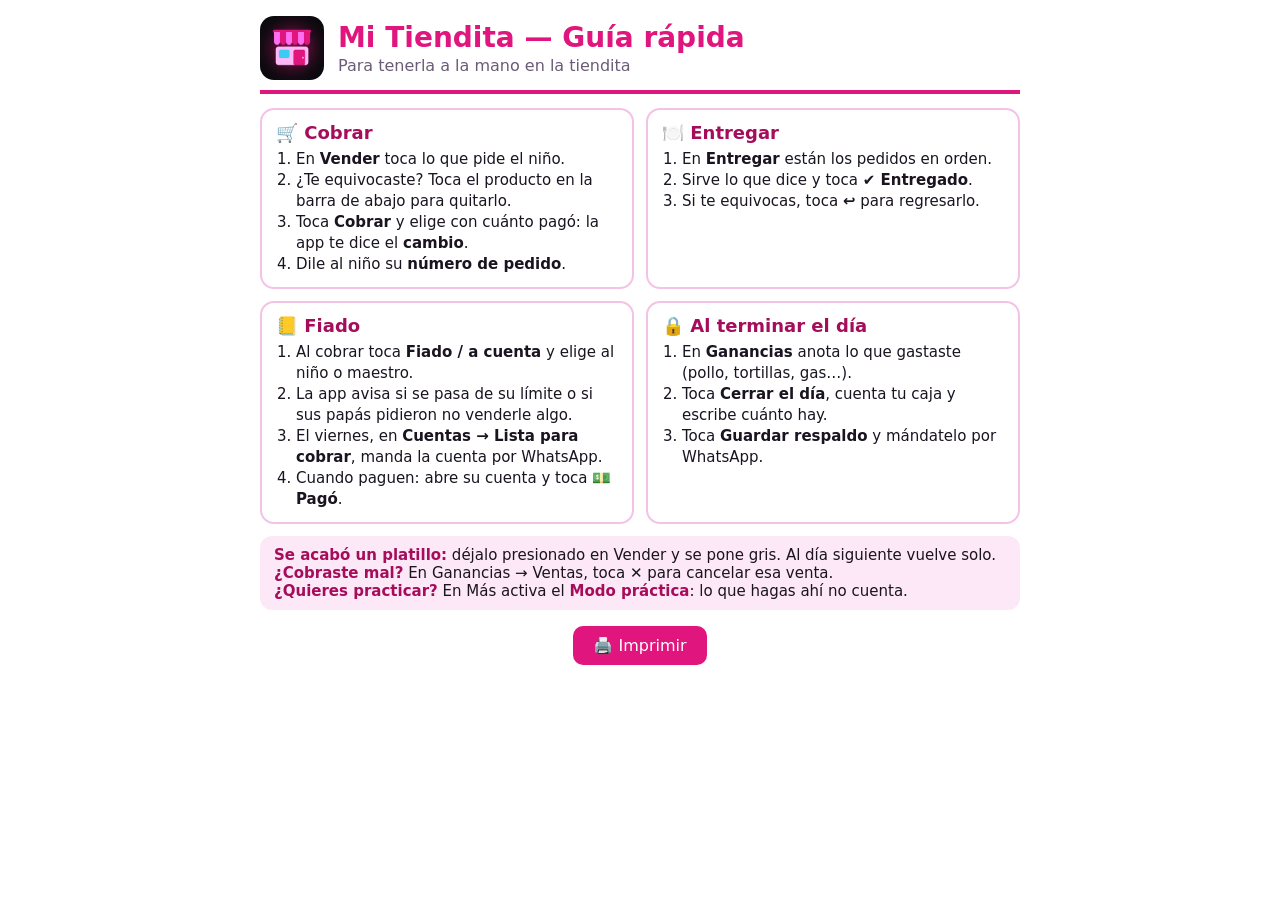
==== docs/guia-rapida.html @ 053f6239 "Publicar versión tiendita-v13 (2026-10-22)" ====
<!doctype html>
<html lang="es-MX">
<head>
<meta charset="utf-8">
<meta name="viewport" content="width=device-width, initial-scale=1">
<title>Guía rápida — Mi Tiendita</title>
<style>
  @page { size: letter; margin: 14mm; }
  * { box-sizing: border-box; }
  body { font-family: "Fredoka", system-ui, sans-serif; color: #1a1420; margin: 0; padding: 16px; background: #fff; }
  .hoja { max-width: 760px; margin: 0 auto; }
  header { display: flex; align-items: center; gap: 14px; border-bottom: 4px solid #e0157d; padding-bottom: 10px; margin-bottom: 14px; }
  header img { width: 64px; height: 64px; border-radius: 14px; }
  h1 { margin: 0; font-size: 28px; color: #e0157d; }
  header p { margin: 2px 0 0; color: #6b5a78; }
  .pasos { display: grid; grid-template-columns: 1fr 1fr; gap: 12px; }
  .paso { border: 2px solid #f3c2e6; border-radius: 14px; padding: 12px 14px; break-inside: avoid; }
  .paso h2 { margin: 0 0 6px; font-size: 18px; color: #a50d5b; }
  .paso ol, .paso ul { margin: 0; padding-left: 20px; line-height: 1.4; font-size: 15px; }
  .tip { margin-top: 12px; background: #fde8f7; border-radius: 12px; padding: 10px 14px; font-size: 15px; }
  .tip b { color: #a50d5b; }
  @media (max-width: 600px) { .pasos { grid-template-columns: 1fr; } }
  @media print { body { padding: 0; } .no-imprimir { display: none; } }
  .no-imprimir { text-align: center; margin: 16px 0; }
  .no-imprimir button { font: inherit; font-size: 16px; padding: 10px 20px; border: 0; border-radius: 10px; background: #e0157d; color: #fff; cursor: pointer; }
</style>
</head>
<body>
<div class="hoja">
  <header>
    <img src="../icons/icon-192.png" alt="">
    <div>
      <h1>Mi Tiendita — Guía rápida</h1>
      <p>Para tenerla a la mano en la tiendita</p>
    </div>
  </header>

  <div class="pasos">
    <section class="paso">
      <h2>🛒 Cobrar</h2>
      <ol>
        <li>En <b>Vender</b> toca lo que pide el niño.</li>
        <li>¿Te equivocaste? Toca el producto en la barra de abajo para quitarlo.</li>
        <li>Toca <b>Cobrar</b> y elige con cuánto pagó: la app te dice el <b>cambio</b>.</li>
        <li>Dile al niño su <b>número de pedido</b>.</li>
      </ol>
    </section>
    <section class="paso">
      <h2>🍽️ Entregar</h2>
      <ol>
        <li>En <b>Entregar</b> están los pedidos en orden.</li>
        <li>Sirve lo que dice y toca <b>✔ Entregado</b>.</li>
        <li>Si te equivocas, toca <b>↩️</b> para regresarlo.</li>
      </ol>
    </section>
    <section class="paso">
      <h2>📒 Fiado</h2>
      <ol>
        <li>Al cobrar toca <b>Fiado / a cuenta</b> y elige al niño o maestro.</li>
        <li>La app avisa si se pasa de su límite o si sus papás pidieron no venderle algo.</li>
        <li>El viernes, en <b>Cuentas → Lista para cobrar</b>, manda la cuenta por WhatsApp.</li>
        <li>Cuando paguen: abre su cuenta y toca <b>💵 Pagó</b>.</li>
      </ol>
    </section>
    <section class="paso">
      <h2>🔒 Al terminar el día</h2>
      <ol>
        <li>En <b>Ganancias</b> anota lo que gastaste (pollo, tortillas, gas…).</li>
        <li>Toca <b>Cerrar el día</b>, cuenta tu caja y escribe cuánto hay.</li>
        <li>Toca <b>Guardar respaldo</b> y mándatelo por WhatsApp.</li>
      </ol>
    </section>
  </div>

  <div class="tip">
    <b>Se acabó un platillo:</b> déjalo presionado en Vender y se pone gris. Al día siguiente vuelve solo.<br>
    <b>¿Cobraste mal?</b> En Ganancias → Ventas, toca ✕ para cancelar esa venta.<br>
    <b>¿Quieres practicar?</b> En Más activa el <b>Modo práctica</b>: lo que hagas ahí no cuenta.
  </div>

  <div class="no-imprimir"><button onclick="print()">🖨️ Imprimir</button></div>
</div>
</body>
</html>
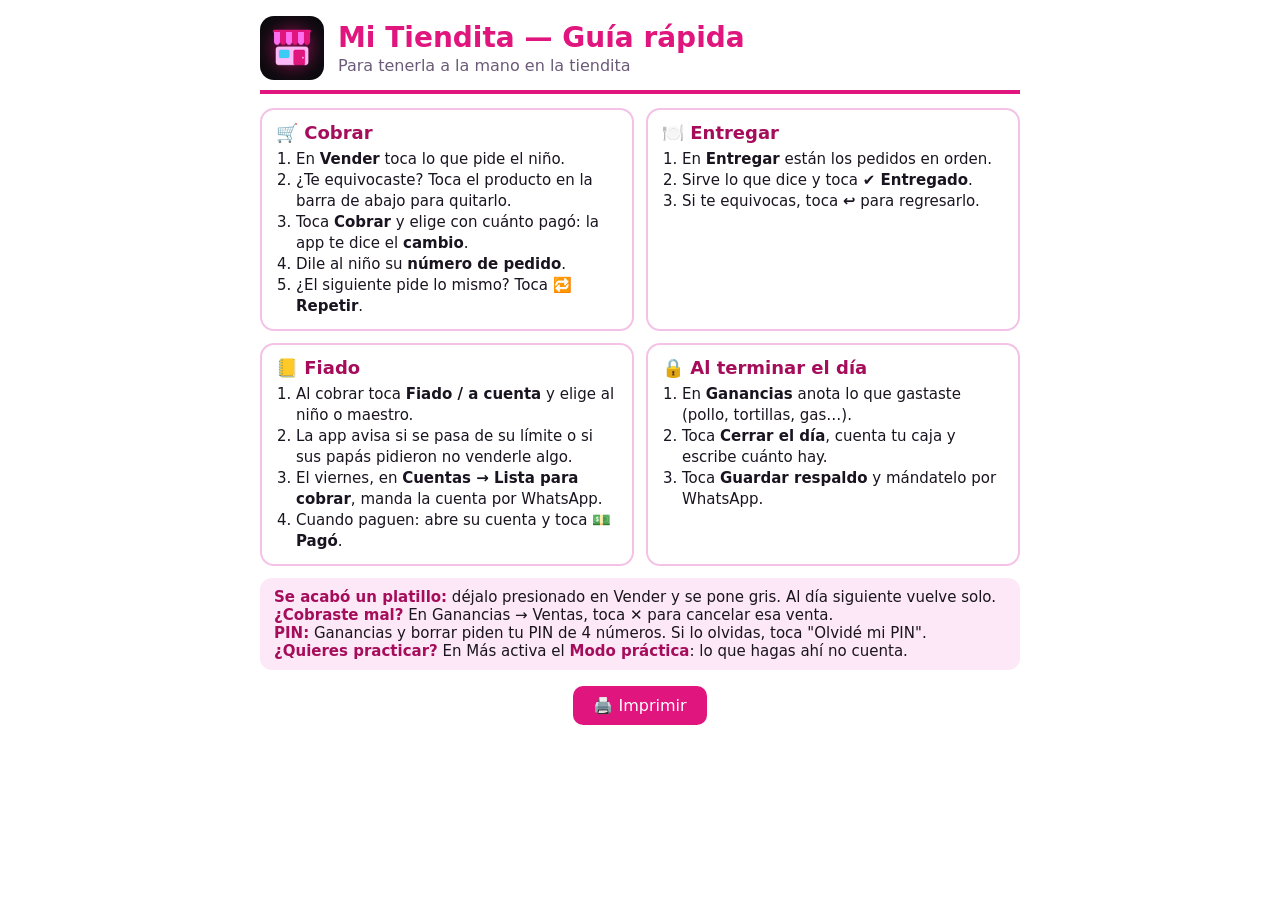
==== commit 30519b56: "Publicar versión tiendita-v17 (2026-10-22)" ====
--- a/docs/guia-rapida.html
+++ b/docs/guia-rapida.html
@@ -43,6 +43,7 @@
         <li>¿Te equivocaste? Toca el producto en la barra de abajo para quitarlo.</li>
         <li>Toca <b>Cobrar</b> y elige con cuánto pagó: la app te dice el <b>cambio</b>.</li>
         <li>Dile al niño su <b>número de pedido</b>.</li>
+        <li>¿El siguiente pide lo mismo? Toca <b>🔁 Repetir</b>.</li>
       </ol>
     </section>
     <section class="paso">
@@ -75,6 +76,7 @@
   <div class="tip">
     <b>Se acabó un platillo:</b> déjalo presionado en Vender y se pone gris. Al día siguiente vuelve solo.<br>
     <b>¿Cobraste mal?</b> En Ganancias → Ventas, toca ✕ para cancelar esa venta.<br>
+    <b>PIN:</b> Ganancias y borrar piden tu PIN de 4 números. Si lo olvidas, toca "Olvidé mi PIN".<br>
     <b>¿Quieres practicar?</b> En Más activa el <b>Modo práctica</b>: lo que hagas ahí no cuenta.
   </div>
 
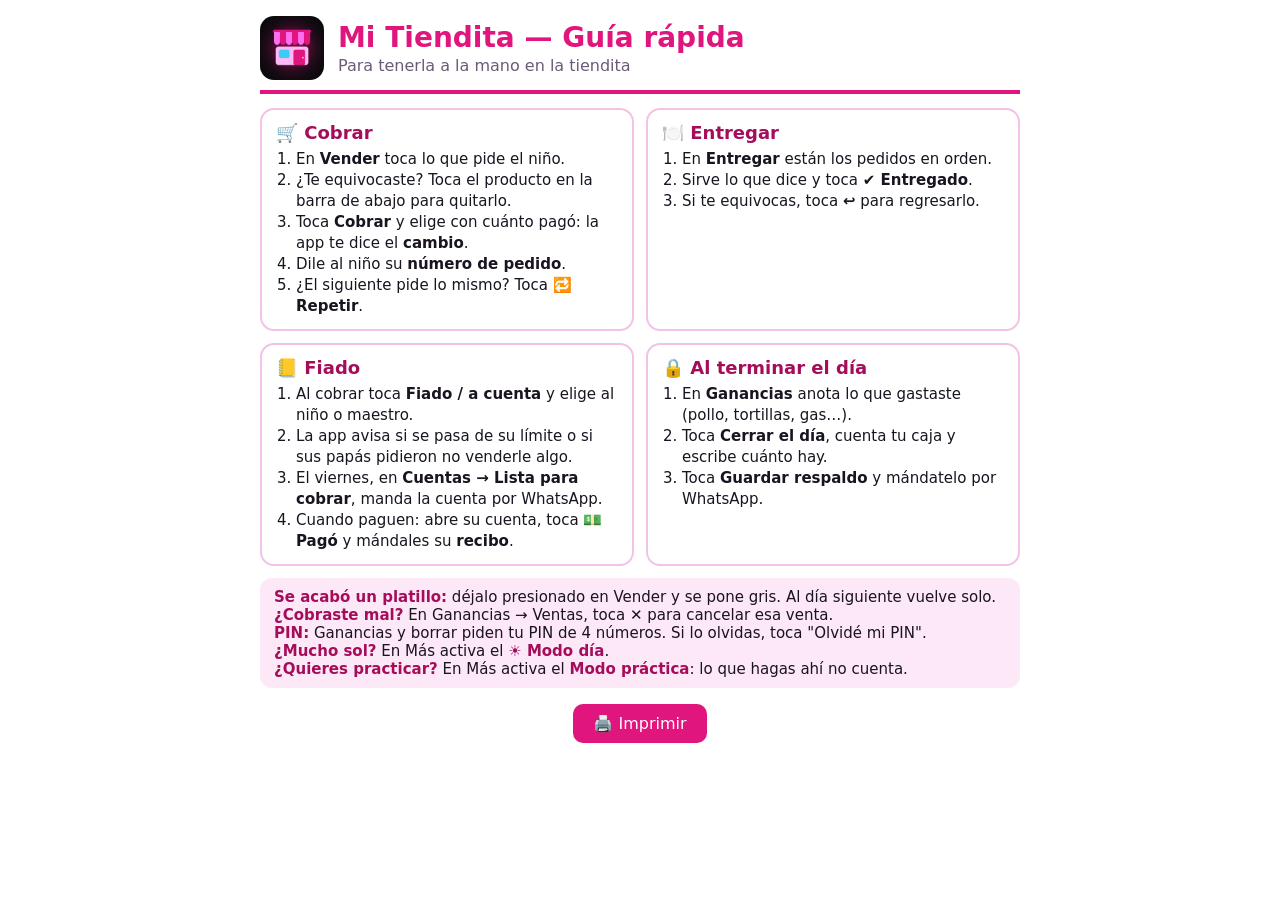
==== commit 7a99ce28: "Publicar versión tiendita-v18 (2026-10-24)" ====
--- a/docs/guia-rapida.html
+++ b/docs/guia-rapida.html
@@ -60,7 +60,7 @@
         <li>Al cobrar toca <b>Fiado / a cuenta</b> y elige al niño o maestro.</li>
         <li>La app avisa si se pasa de su límite o si sus papás pidieron no venderle algo.</li>
         <li>El viernes, en <b>Cuentas → Lista para cobrar</b>, manda la cuenta por WhatsApp.</li>
-        <li>Cuando paguen: abre su cuenta y toca <b>💵 Pagó</b>.</li>
+        <li>Cuando paguen: abre su cuenta, toca <b>💵 Pagó</b> y mándales su <b>recibo</b>.</li>
       </ol>
     </section>
     <section class="paso">
@@ -77,6 +77,7 @@
     <b>Se acabó un platillo:</b> déjalo presionado en Vender y se pone gris. Al día siguiente vuelve solo.<br>
     <b>¿Cobraste mal?</b> En Ganancias → Ventas, toca ✕ para cancelar esa venta.<br>
     <b>PIN:</b> Ganancias y borrar piden tu PIN de 4 números. Si lo olvidas, toca "Olvidé mi PIN".<br>
+    <b>¿Mucho sol?</b> En Más activa el <b>☀️ Modo día</b>.<br>
     <b>¿Quieres practicar?</b> En Más activa el <b>Modo práctica</b>: lo que hagas ahí no cuenta.
   </div>
 
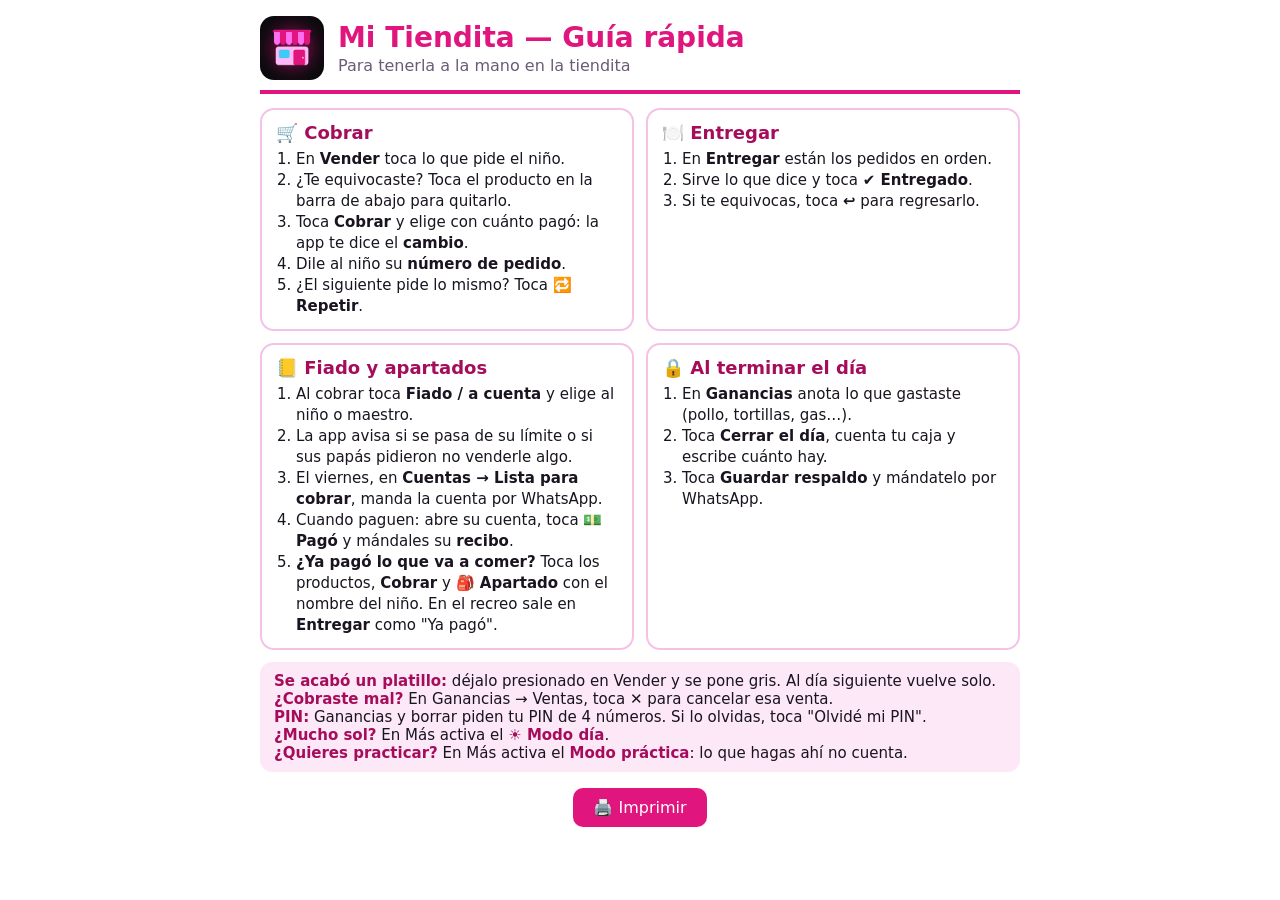
==== commit 3bbbe298: "Publicar versión tiendita-v19 (2026-10-27)" ====
--- a/docs/guia-rapida.html
+++ b/docs/guia-rapida.html
@@ -55,12 +55,13 @@
       </ol>
     </section>
     <section class="paso">
-      <h2>📒 Fiado</h2>
+      <h2>📒 Fiado y apartados</h2>
       <ol>
         <li>Al cobrar toca <b>Fiado / a cuenta</b> y elige al niño o maestro.</li>
         <li>La app avisa si se pasa de su límite o si sus papás pidieron no venderle algo.</li>
         <li>El viernes, en <b>Cuentas → Lista para cobrar</b>, manda la cuenta por WhatsApp.</li>
         <li>Cuando paguen: abre su cuenta, toca <b>💵 Pagó</b> y mándales su <b>recibo</b>.</li>
+        <li><b>¿Ya pagó lo que va a comer?</b> Toca los productos, <b>Cobrar</b> y <b>🎒 Apartado</b> con el nombre del niño. En el recreo sale en <b>Entregar</b> como "Ya pagó".</li>
       </ol>
     </section>
     <section class="paso">
